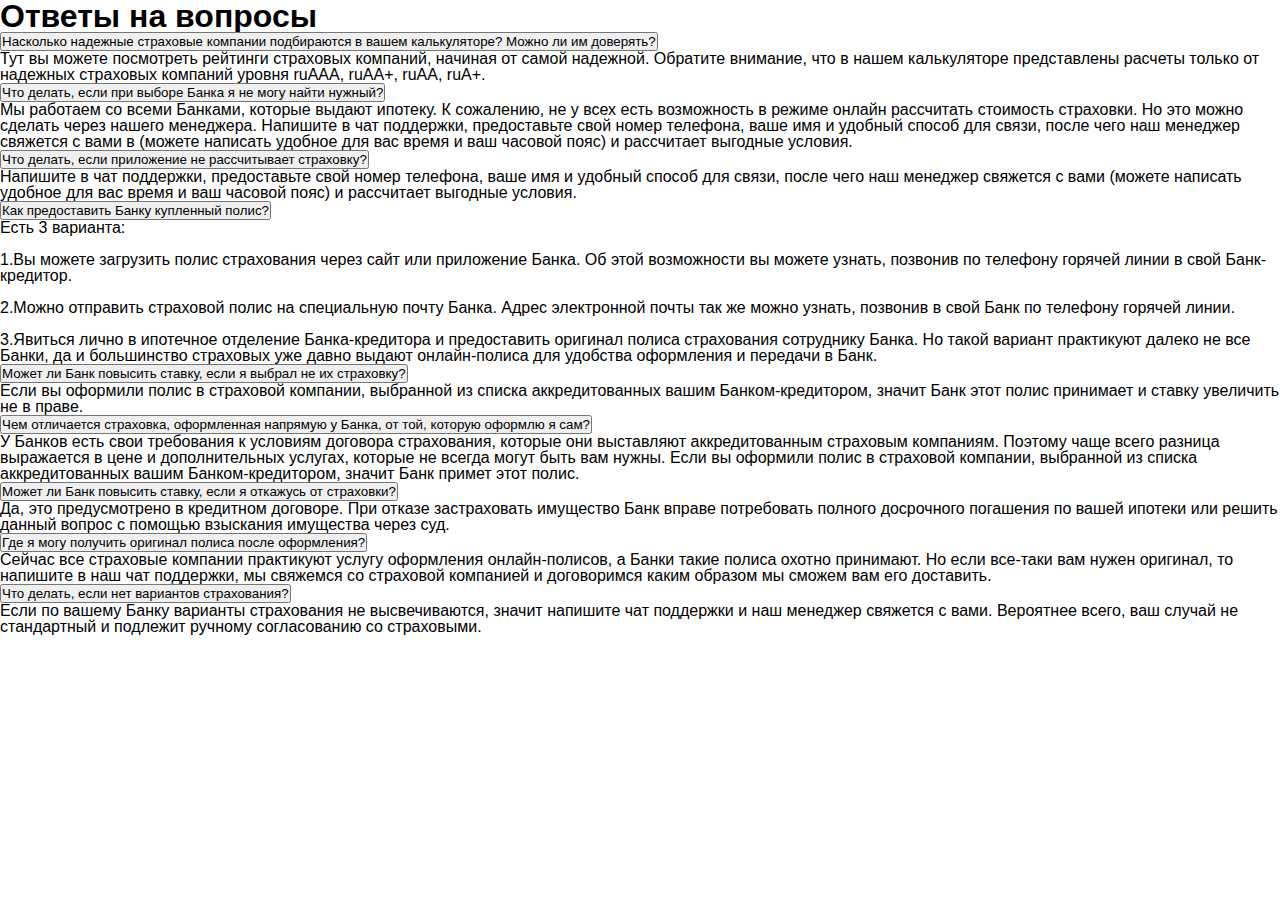
==== questions.html @ 2fc9f3b7 "№" ====
<!DOCTYPE html>
<html lang="en">
  <head>
    <meta charset="UTF-8" />
    <meta http-equiv="X-UA-Compatible" content="IE=edge" />
    <meta name="viewport" content="width=device-width, initial-scale=1.0" />
    <link rel="stylesheet" href="css/general.css" />
    <link rel="stylesheet" href="css/question-style.css" />
    <title>Вопрос-Ответ</title>
  </head>
  <body>
    <section class="section-questions">
      <h1 class="questions-heading">Ответы на вопросы</h1>
      <div class="questions">
        <div class="question">
          <button class="que-btn">
            Насколько надежные страховые компании подбираются в вашем
            калькуляторе? Можно ли им доверять?
          </button>
          <div class="content">
            <p>
              Тут вы можете посмотреть рейтинги страховых компаний, начиная от
              самой надежной. Обратите внимание, что в нашем калькуляторе
              представлены расчеты только от надежных страховых компаний уровня
              ruAAA, ruAA+, ruAA, ruA+.
            </p>
          </div>
        </div>
        <div class="question">
          <button class="que-btn">
            Что делать, если при выборе Банка я не могу найти нужный?
          </button>
          <div class="content">
            <p>
              Мы работаем со всеми Банками, которые выдают ипотеку. К сожалению,
              не у всех есть возможность в режиме онлайн рассчитать стоимость
              страховки. Но это можно сделать через нашего менеджера. Напишите в
              чат поддержки, предоставьте свой номер телефона, ваше имя и
              удобный способ для связи, после чего наш менеджер свяжется с вами
              в (можете написать удобное для вас время и ваш часовой пояс) и
              рассчитает выгодные условия.
            </p>
          </div>
        </div>
        <div class="question">
          <button class="que-btn">
            Что делать, если приложение не рассчитывает страховку?
          </button>
          <div class="content">
            <p>
              Напишите в чат поддержки, предоставьте свой номер телефона, ваше
              имя и удобный способ для связи, после чего наш менеджер свяжется с
              вами (можете написать удобное для вас время и ваш часовой пояс) и
              рассчитает выгодные условия.
            </p>
          </div>
        </div>
        <div class="question">
          <button class="que-btn">
            Как предоставить Банку купленный полис?
          </button>
          <div class="content">
            <p>
              Есть 3 варианта:<br /><br />1.Вы можете загрузить полис
              страхования через сайт или приложение Банка. Об этой возможности
              вы можете узнать, позвонив по телефону горячей линии в свой
              Банк-кредитор. <br /><br />2.Можно отправить страховой полис на
              специальную почту Банка. Адрес электронной почты так же можно
              узнать, позвонив в свой Банк по телефону горячей линии.<br /><br />
              3.Явиться лично в ипотечное отделение Банка-кредитора и
              предоставить оригинал полиса страхования сотруднику Банка. Но
              такой вариант практикуют далеко не все Банки, да и большинство
              страховых уже давно выдают онлайн-полиса для удобства оформления и
              передачи в Банк.
            </p>
          </div>
        </div>
        <div class="question">
          <button class="que-btn">
            Может ли Банк повысить ставку, если я выбрал не их страховку?
          </button>
          <div class="content">
            <p>
              Если вы оформили полис в страховой компании, выбранной из списка
              аккредитованных вашим Банком-кредитором, значит Банк этот полис
              принимает и ставку увеличить не в праве.
            </p>
          </div>
        </div>
        <div class="question">
          <button class="que-btn">
            Чем отличается страховка, оформленная напрямую у Банка, от той,
            которую оформлю я сам?
          </button>
          <div class="content">
            <p>
              У Банков есть свои требования к условиям договора страхования,
              которые они выставляют аккредитованным страховым компаниям.
              Поэтому чаще всего разница выражается в цене и дополнительных
              услугах, которые не всегда могут быть вам нужны. Если вы оформили
              полис в страховой компании, выбранной из списка аккредитованных
              вашим Банком-кредитором, значит Банк примет этот полис.
            </p>
          </div>
        </div>
        <div class="question">
          <button class="que-btn">
            Может ли Банк повысить ставку, если я откажусь от страховки?
          </button>
          <div class="content">
            <p>
              Да, это предусмотрено в кредитном договоре. При отказе
              застраховать имущество Банк вправе потребовать полного досрочного
              погашения по вашей ипотеки или решить данный вопрос с помощью
              взыскания имущества через суд.
            </p>
          </div>
        </div>
        <div class="question">
          <button class="que-btn">
            Где я могу получить оригинал полиса после оформления?
          </button>
          <div class="content">
            <p>
              Сейчас все страховые компании практикуют услугу оформления
              онлайн-полисов, а Банки такие полиса охотно принимают. Но если
              все-таки вам нужен оригинал, то напишите в наш чат поддержки, мы
              свяжемся со страховой компанией и договоримся каким образом мы
              сможем вам его доставить.
            </p>
          </div>
        </div>
        <div class="question">
          <button class="que-btn">
            Что делать, если нет вариантов страхования?
          </button>
          <div class="content">
            <p>
              Если по вашему Банку варианты страхования не высвечиваются, значит
              напишите чат поддержки и наш менеджер свяжется с вами. Вероятнее
              всего, ваш случай не стандартный и подлежит ручному согласованию
              со страховыми.
            </p>
          </div>
        </div>
      </div>
    </section>
  </body>
</html>
---- css/general.css ----
/*
--- 01 TYPOGRAPHY SYSTEM

- Font sizes (px)
10 / 12 / 14 / 16 / 18 / 20 / 24 / 30 / 36 / 44 / 52 / 62 / 74 / 86 / 98

- Font weights:
Default: 400
Medium: 500
Semi-bold: 600
Bold: 700


- Line heights:
Default: 1
Small: 1.05
Medium: 1.2
Paragraph default: 1.6
Large 1.8


- Letter-spacing: 
-0.5px
-0.75px


--- 02 COLORS

- Prymary: #FFFFFF
- Second Prymary: #2E46CD
- Tints: 
#EDEEFF
#E0E2FF
#6379F1
#648BFF
#435CAC
#3462EC
#3551A4
#364ABB
#0040FF
#021F78
#141E55
- Shades:

- Accents:
#E4CF12
- Greys:
#555
#333
#6f6f6f
#888
#767676
- linear gradient:
#FFFFFF33
#0035F233

--- 05 SHADOWS
  box-shadow: 0 2.4rem 4.8rem rgba(0, 0, 0, 0.25);
--- 06 BORDER-RADIUS
nav-buttons: 40px
buttons: 7.04px


--- 07 WHITESPACE
- Spacing system(px)
2 / 4 / 8 / 12 / 16 / 24 / 32 / 48 / 64 / 80 / 96 / 128

*/

html {
  font-size: 62.5%;
  overflow-x: hidden;
  overflow-y: auto;
  scroll-behavior: smooth;
  height: 100%;
  box-sizing: border-box;
}

*,
*::after,
*::before {
  box-sizing: inherit;
  padding: 0;
  margin: 0;
}

body {
  font-family: "Mulish", sans-serif;
  line-height: 1;
  font-weight: 400;
  font-size: 1.6rem;
}
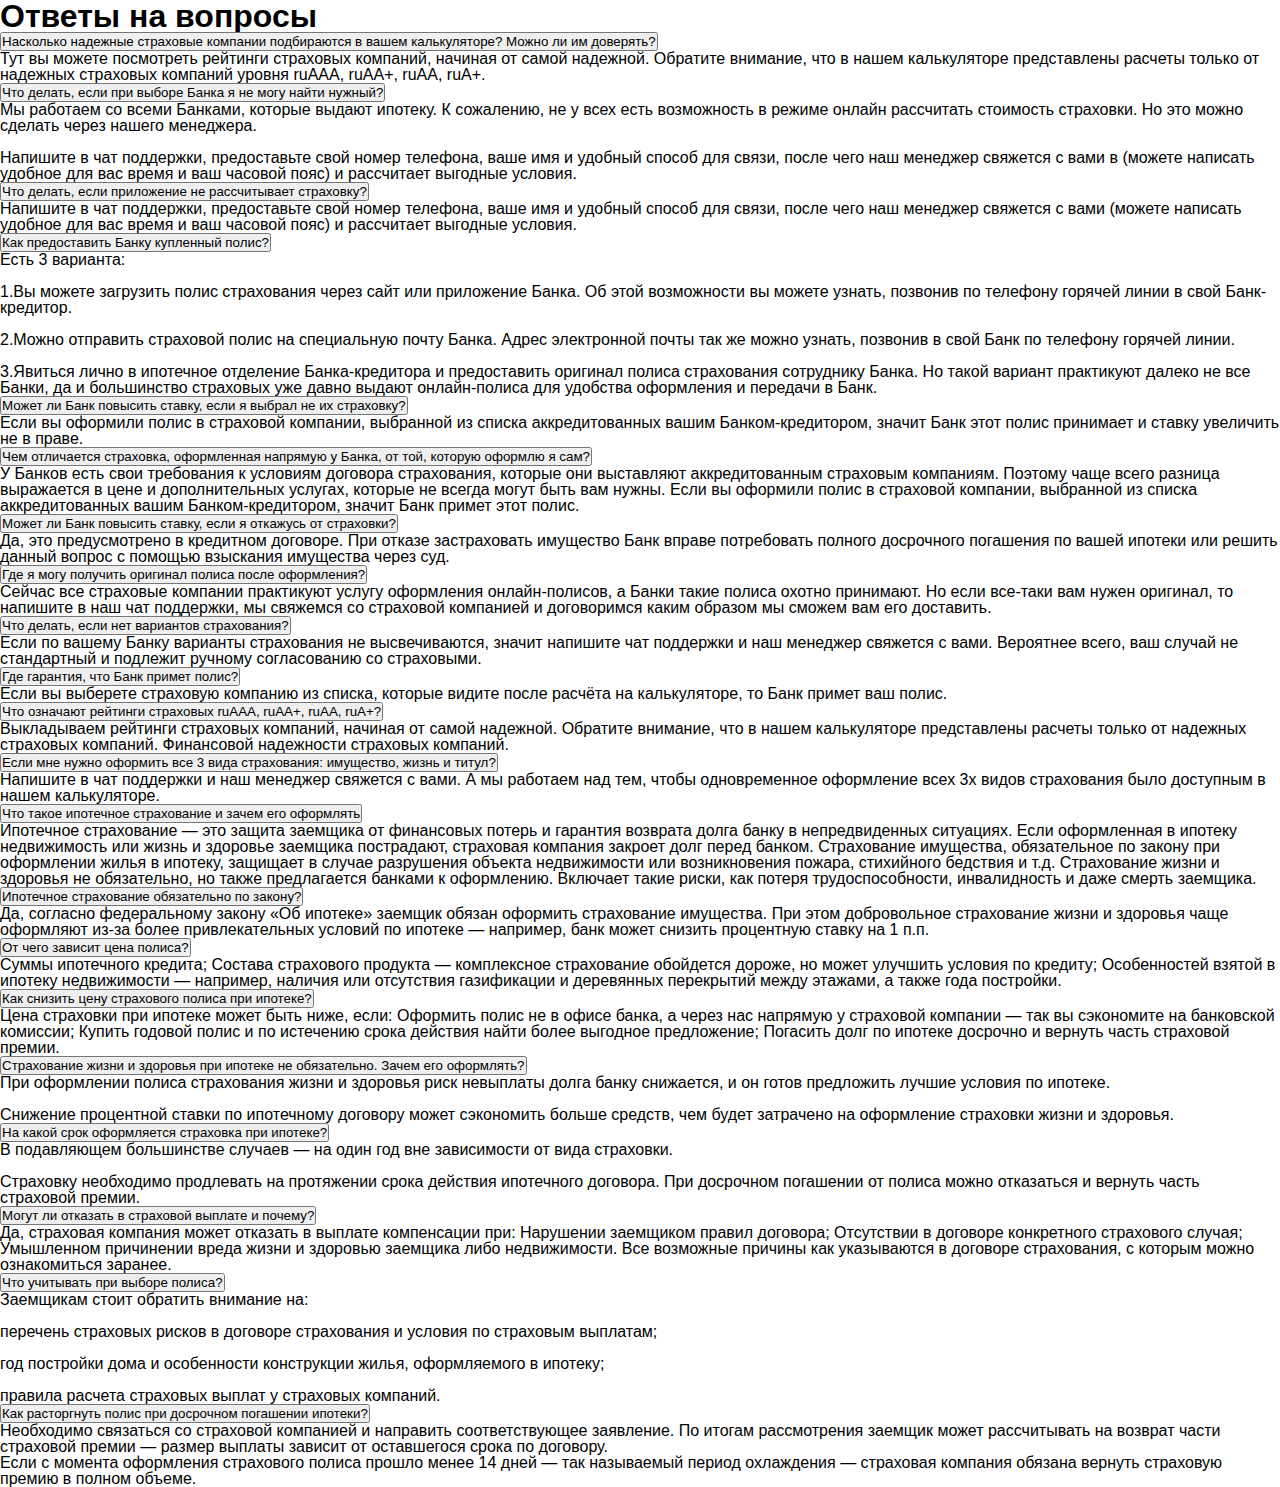
==== commit d42f8fc9: "Added more questions" ====
--- a/questions.html
+++ b/questions.html
@@ -11,7 +11,9 @@
   <body>
     <section class="section-questions">
       <h1 class="questions-heading">Ответы на вопросы</h1>
+
       <div class="questions">
+        <!-- 1 -->
         <div class="question">
           <button class="que-btn">
             Насколько надежные страховые компании подбираются в вашем
@@ -26,6 +28,7 @@
             </p>
           </div>
         </div>
+        <!-- 2 -->
         <div class="question">
           <button class="que-btn">
             Что делать, если при выборе Банка я не могу найти нужный?
@@ -34,14 +37,15 @@
             <p>
               Мы работаем со всеми Банками, которые выдают ипотеку. К сожалению,
               не у всех есть возможность в режиме онлайн рассчитать стоимость
-              страховки. Но это можно сделать через нашего менеджера. Напишите в
-              чат поддержки, предоставьте свой номер телефона, ваше имя и
-              удобный способ для связи, после чего наш менеджер свяжется с вами
-              в (можете написать удобное для вас время и ваш часовой пояс) и
-              рассчитает выгодные условия.
-            </p>
-          </div>
-        </div>
+              страховки. Но это можно сделать через нашего менеджера.<br /><br />
+              Напишите в чат поддержки, предоставьте свой номер телефона, ваше
+              имя и удобный способ для связи, после чего наш менеджер свяжется с
+              вами в (можете написать удобное для вас время и ваш часовой пояс)
+              и рассчитает выгодные условия.
+            </p>
+          </div>
+        </div>
+        <!-- 3 -->
         <div class="question">
           <button class="que-btn">
             Что делать, если приложение не рассчитывает страховку?
@@ -55,6 +59,7 @@
             </p>
           </div>
         </div>
+        <!-- 4 -->
         <div class="question">
           <button class="que-btn">
             Как предоставить Банку купленный полис?
@@ -75,6 +80,7 @@
             </p>
           </div>
         </div>
+        <!-- 5 -->
         <div class="question">
           <button class="que-btn">
             Может ли Банк повысить ставку, если я выбрал не их страховку?
@@ -87,6 +93,7 @@
             </p>
           </div>
         </div>
+        <!-- 6 -->
         <div class="question">
           <button class="que-btn">
             Чем отличается страховка, оформленная напрямую у Банка, от той,
@@ -103,6 +110,7 @@
             </p>
           </div>
         </div>
+        <!-- 7 -->
         <div class="question">
           <button class="que-btn">
             Может ли Банк повысить ставку, если я откажусь от страховки?
@@ -116,6 +124,7 @@
             </p>
           </div>
         </div>
+        <!-- 8 -->
         <div class="question">
           <button class="que-btn">
             Где я могу получить оригинал полиса после оформления?
@@ -130,6 +139,7 @@
             </p>
           </div>
         </div>
+        <!-- 9 -->
         <div class="question">
           <button class="que-btn">
             Что делать, если нет вариантов страхования?
@@ -143,6 +153,187 @@
             </p>
           </div>
         </div>
+        <!-- 10 -->
+        <div class="question">
+          <button class="que-btn">Где гарантия, что Банк примет полис?</button>
+          <div class="content">
+            <p>
+              Если вы выберете страховую компанию из списка, которые видите
+              после расчёта на калькуляторе, то Банк примет ваш полис.
+            </p>
+          </div>
+        </div>
+        <!-- 11 -->
+        <div class="question">
+          <button class="que-btn">
+            Что означают рейтинги страховых ruAAA, ruAA+, ruAA, ruA+?
+          </button>
+          <div class="content">
+            <p>
+              Выкладываем рейтинги страховых компаний, начиная от самой
+              надежной. Обратите внимание, что в нашем калькуляторе представлены
+              расчеты только от надежных страховых компаний. Финансовой
+              надежности страховых компаний.
+            </p>
+          </div>
+        </div>
+        <!-- 12 -->
+        <div class="question">
+          <button class="que-btn">
+            Если мне нужно оформить все 3 вида страхования: имущество, жизнь и
+            титул?
+          </button>
+          <div class="content">
+            <p>
+              Напишите в чат поддержки и наш менеджер свяжется с вами. А мы
+              работаем над тем, чтобы одновременное оформление всех 3х видов
+              страхования было доступным в нашем калькуляторе.
+            </p>
+          </div>
+        </div>
+        <!-- 13 -->
+        <div class="question">
+          <button class="que-btn">
+            Что такое ипотечное страхование и зачем его оформлять
+          </button>
+          <div class="content">
+            <p>
+              Ипотечное страхование — это защита заемщика от финансовых потерь и
+              гарантия возврата долга банку в непредвиденных ситуациях. Если
+              оформленная в ипотеку недвижимость или жизнь и здоровье заемщика
+              пострадают, страховая компания закроет долг перед банком.
+              Страхование имущества, обязательное по закону при оформлении жилья
+              в ипотеку, защищает в случае разрушения объекта недвижимости или
+              возникновения пожара, стихийного бедствия и т.д. Страхование жизни
+              и здоровья не обязательно, но также предлагается банками к
+              оформлению. Включает такие риски, как потеря трудоспособности,
+              инвалидность и даже смерть заемщика.
+            </p>
+          </div>
+        </div>
+        <!-- 14 -->
+        <div class="question">
+          <button class="que-btn">
+            Ипотечное страхование обязательно по закону?
+          </button>
+          <div class="content">
+            <p>
+              Да, согласно федеральному закону «Об ипотеке» заемщик обязан
+              оформить страхование имущества. При этом добровольное страхование
+              жизни и здоровья чаще оформляют из-за более привлекательных
+              условий по ипотеке — например, банк может снизить процентную
+              ставку на 1 п.п.
+            </p>
+          </div>
+        </div>
+        <!-- 15 -->
+        <div class="question">
+          <button class="que-btn">От чего зависит цена полиса?</button>
+          <div class="content">
+            <p>
+              Суммы ипотечного кредита; Состава страхового продукта —
+              комплексное страхование обойдется дороже, но может улучшить
+              условия по кредиту; Особенностей взятой в ипотеку недвижимости —
+              например, наличия или отсутствия газификации и деревянных
+              перекрытий между этажами, а также года постройки.
+            </p>
+          </div>
+        </div>
+        <!-- 16 -->
+        <div class="question">
+          <button class="que-btn">
+            Как снизить цену страхового полиса при ипотеке?
+          </button>
+          <div class="content">
+            <p>
+              Цена страховки при ипотеке может быть ниже, если: Оформить полис
+              не в офисе банка, а через нас напрямую у страховой компании — так
+              вы сэкономите на банковской комиссии; Купить годовой полис и по
+              истечению срока действия найти более выгодное предложение;
+              Погасить долг по ипотеке досрочно и вернуть часть страховой
+              премии.
+            </p>
+          </div>
+        </div>
+        <!-- 17 -->
+        <div class="question">
+          <button class="que-btn">
+            Страхование жизни и здоровья при ипотеке не обязательно. Зачем его
+            оформлять?
+          </button>
+          <div class="content">
+            <p>
+              При оформлении полиса страхования жизни и здоровья риск невыплаты
+              долга банку снижается, и он готов предложить лучшие условия по
+              ипотеке.<br /><br />
+              Снижение процентной ставки по ипотечному договору может сэкономить
+              больше средств, чем будет затрачено на оформление страховки жизни
+              и здоровья.
+            </p>
+          </div>
+        </div>
+        <!-- 18 -->
+        <div class="question">
+          <button class="que-btn">
+            На какой срок оформляется страховка при ипотеке?
+          </button>
+          <div class="content">
+            <p>
+              В подавляющем большинстве случаев — на один год вне зависимости от
+              вида страховки.<br /><br />
+              Страховку необходимо продлевать на протяжении срока действия
+              ипотечного договора. При досрочном погашении от полиса можно
+              отказаться и вернуть часть страховой премии.
+            </p>
+          </div>
+        </div>
+        <!-- 19 -->
+        <div class="question">
+          <button class="que-btn">
+            Могут ли отказать в страховой выплате и почему?
+          </button>
+          <div class="content">
+            <p>
+              Да, страховая компания может отказать в выплате компенсации при:
+              Нарушении заемщиком правил договора; Отсутствии в договоре
+              конкретного страхового случая; Умышленном причинении вреда жизни и
+              здоровью заемщика либо недвижимости. Все возможные причины как
+              указываются в договоре страхования, с которым можно ознакомиться
+              заранее.
+            </p>
+          </div>
+        </div>
+        <!-- 20 -->
+        <div class="question">
+          <button class="que-btn">Что учитывать при выборе полиса?</button>
+          <div class="content">
+            <p>
+              Заемщикам стоит обратить внимание на:<br /><br />
+              перечень страховых рисков в договоре страхования и условия по
+              страховым выплатам;<br /><br />
+              год постройки дома и особенности конструкции жилья, оформляемого в
+              ипотеку;<br /><br />
+              правила расчета страховых выплат у страховых компаний.
+            </p>
+          </div>
+        </div>
+        <!-- 21 -->
+        <div class="question">
+          <button class="que-btn">
+            Как расторгнуть полис при досрочном погашении ипотеки?
+          </button>
+          <div class="content">
+            <p>
+              Необходимо связаться со страховой компанией и направить
+              соответствующее заявление. По итогам рассмотрения заемщик может
+              рассчитывать на возврат части страховой премии — размер выплаты
+              зависит от оставшегося срока по договору.<br />
+              Если с момента оформления страхового полиса прошло менее 14 дней —
+              так называемый период охлаждения — страховая компания обязана
+              вернуть страховую премию в полном объеме.
+            </p>
+          </div>
+        </div>
       </div>
     </section>
   </body>
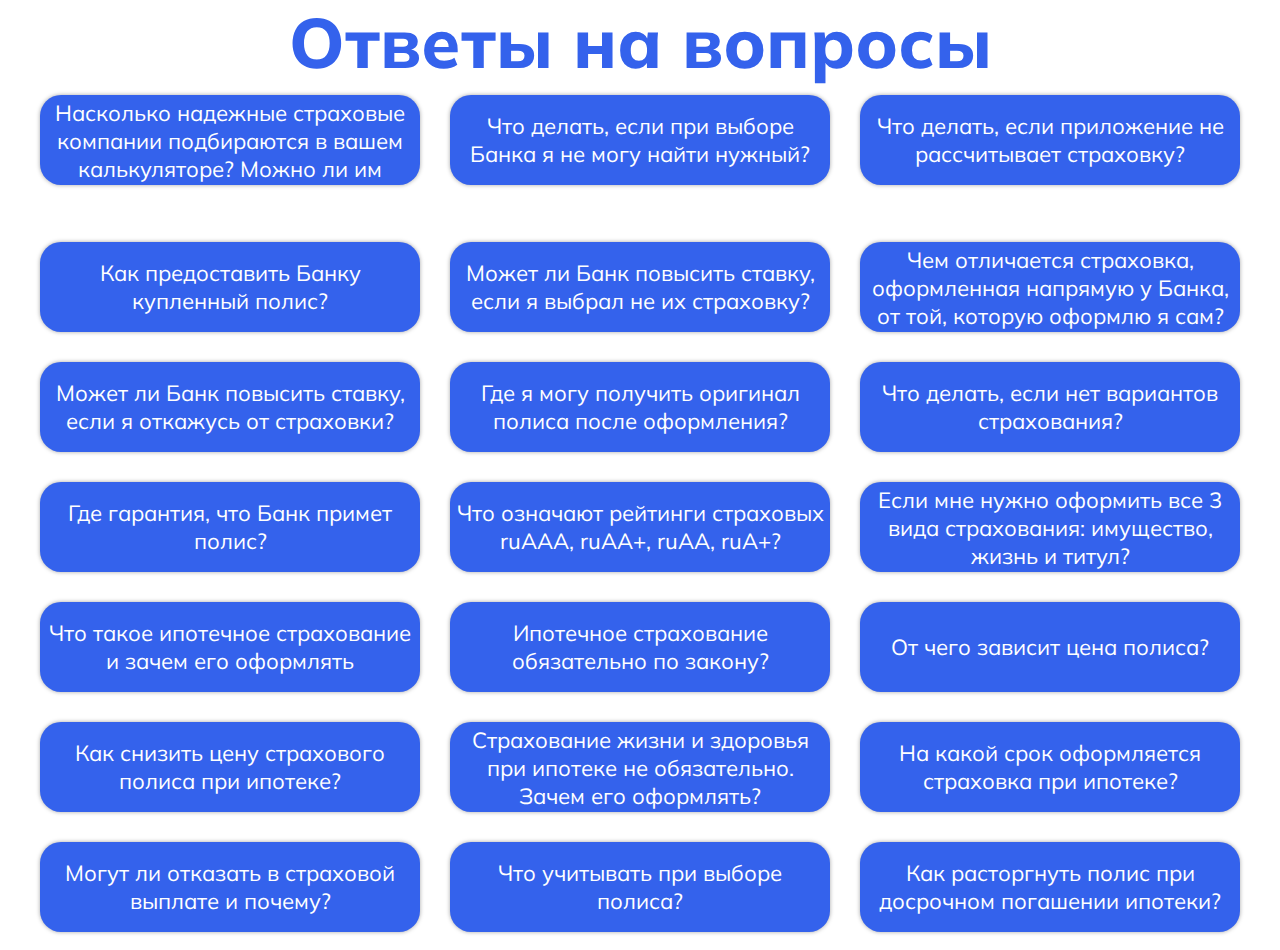
==== commit bc10ce71: "#" ====
--- a/questions.html
+++ b/questions.html
@@ -4,6 +4,9 @@
     <meta charset="UTF-8" />
     <meta http-equiv="X-UA-Compatible" content="IE=edge" />
     <meta name="viewport" content="width=device-width, initial-scale=1.0" />
+    <style>
+      @import url("https://fonts.googleapis.com/css2?family=Mulish:wght@400;500;600;800&display=swap");
+    </style>
     <link rel="stylesheet" href="css/general.css" />
     <link rel="stylesheet" href="css/question-style.css" />
     <title>Вопрос-Ответ</title>
--- a/css/question-style.css
+++ b/css/question-style.css
@@ -0,0 +1,149 @@
+.section-questions {
+  height: 92rem;
+  font-family: "Mulish", sans-serif;
+  line-height: 2.5rem;
+  /* height: 100rem;
+  font-family: "Mulish", sans-serif;
+  line-height: 2.5rem; */
+}
+
+.questions-heading {
+  text-align: center;
+  font-size: 7rem;
+  font-weight: 800;
+  color: #3462ec;
+  margin: 3rem 0 4rem 0;
+  /* text-align: center;
+  font-size: 7.3rem;
+  font-weight: 800;
+  color: #3462ec;
+  margin-top: 4rem; */
+}
+
+.questions {
+  /* font-size: 1.6rem; */
+  display: grid;
+  grid-template-columns: repeat(3, 1fr);
+  grid-template-rows: repeat(7, auto);
+  grid-auto-rows: minmax(0, 1fr);
+  justify-content: center;
+  gap: 3rem;
+  margin: 4rem 4rem 0 4rem;
+  /* font-size: 2.2rem;
+  display: grid;
+  grid-template-columns: repeat(3, 1fr);
+  grid-template-rows: repeat(7, auto);
+  grid-auto-rows: minmax(0, 1fr);
+  justify-content: center;
+  gap: 4rem;
+  margin: 5rem 5rem 0 5rem; */
+}
+
+.que-btn {
+  font-family: "Mulish", sans-serif;
+  font-weight: 400;
+  font-size: 2.2rem;
+  min-height: 9rem;
+  max-height: 9rem;
+  padding: 0.4rem;
+  width: 100%;
+  background-color: #3462ec;
+  color: #ffffff;
+  cursor: pointer;
+  box-shadow: 0px 0rem 0.4rem 0rem rgba(0, 0, 0, 0.35);
+  border: none;
+  border-radius: 2.1rem;
+  transition: all 0.2s;
+  /* font-family: "Mulish", sans-serif;
+  line-height: 2.5rem;
+  font-weight: 400;
+  font-size: 2.2rem;
+  min-height: 9rem;
+  max-height: 9rem;
+  padding: 0.4rem;
+  width: 100%;
+  background-color: #3462ec;
+  color: #ffffff;
+  cursor: pointer;
+  box-shadow: 0px 0rem 0.4rem 0rem rgba(0, 0, 0, 0.25);
+  border: none;
+  border-radius: 2.1rem;
+  transition: all 0.2s; */
+}
+
+.que-btn:hover {
+  background-color: #0040ff;
+}
+
+.que-btn:focus,
+.que-btn:link,
+.que-btn:active {
+  background-color: #0040ff;
+}
+
+.content {
+  display: none;
+  background-color: #648bff;
+  color: #ffffff;
+  padding: 2.8rem;
+  line-height: 2.5rem;
+  margin-top: -1.6rem;
+  font-size: 2rem;
+  box-shadow: 0px 0rem 0.4rem 0rem rgba(0, 0, 0, 0.25);
+  border-bottom-left-radius: 2.1rem;
+  border-bottom-right-radius: 2.1rem;
+  animation: slideDown 0.1s ease;
+  /* display: none;
+  background-color: #648bff;
+  color: #ffffff;
+  padding: 2.8rem;
+  line-height: 2.5rem;
+  margin-top: -1.6rem;
+  font-size: 2rem;
+  border-bottom-left-radius: 2.1rem;
+  border-bottom-right-radius: 2.1rem;
+  animation: slideDown 0.1s ease; */
+}
+
+.que-btn:focus + .content {
+  display: block;
+}
+
+@keyframes slideDown {
+  from {
+    opacity: 0;
+    transform: translateY(-0.1rem);
+  }
+  to {
+    opacity: 0;
+    transform: translateY(0);
+  }
+}
+
+.moreQuestions {
+  display: inline-block;
+  background-color: #3462ec;
+  grid-row: 4 / 4;
+  grid-column: -3 / -2;
+  padding: 2rem 2rem;
+  border-radius: 2.1rem;
+  text-align: center;
+  transition: all 0.5s;
+  cursor: pointer;
+  color: #fff;
+  box-shadow: 0px 0rem 0.4rem 0rem rgba(0, 0, 0, 0.25);
+}
+
+.moreQuestions:hover {
+  background-color: #0040ff;
+  padding: 2.4rem 2.4rem;
+  margin: 1rem -2rem 1rem -2rem;
+}
+
+.morequestions:link,
+.morequestions:active,
+.morequestions:focus {
+  background-color: #0040ff;
+  padding: 2.4rem 2.4rem;
+  margin: 1rem -2rem 1rem -2rem;
+}
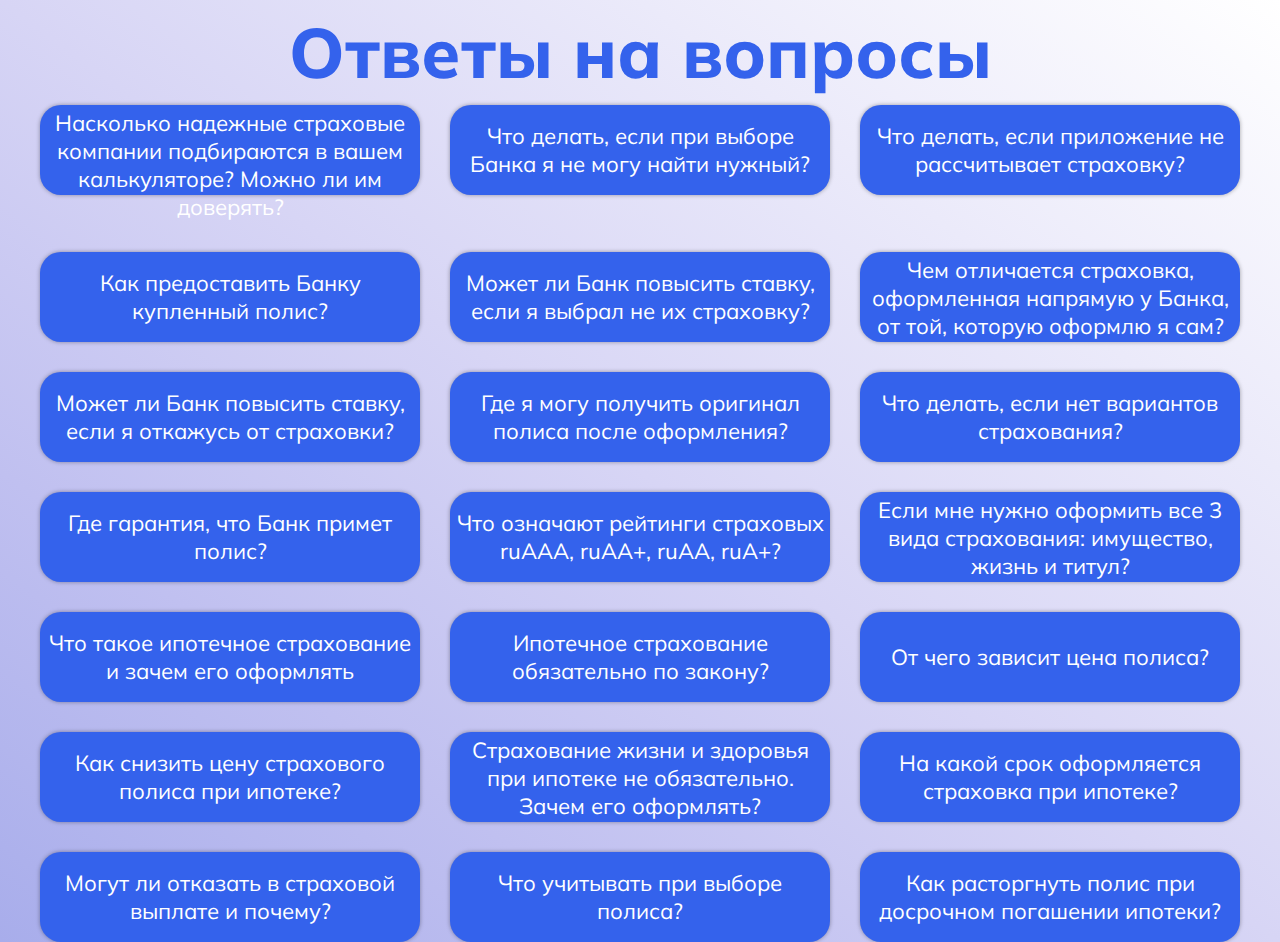
==== commit 3a4b9e4f: "#" ====
--- a/questions.html
+++ b/questions.html
@@ -9,6 +9,7 @@
     </style>
     <link rel="stylesheet" href="css/general.css" />
     <link rel="stylesheet" href="css/question-style.css" />
+    <link rel="stylesheet" href="css/question-queries.css" />
     <title>Вопрос-Ответ</title>
   </head>
   <body>
--- a/css/general.css
+++ b/css/general.css
@@ -33,11 +33,12 @@
 #E0E2FF
 #6379F1
 #648BFF
+#3462EC
 #435CAC
-#3462EC
 #3551A4
 #364ABB
 #0040FF
+#333A9A
 #021F78
 #141E55
 - Shades:
@@ -73,6 +74,7 @@
   overflow-y: auto;
   scroll-behavior: smooth;
   height: 100%;
+  /* max-width: 100%; */
   box-sizing: border-box;
 }
 
@@ -89,4 +91,8 @@
   line-height: 1;
   font-weight: 400;
   font-size: 1.6rem;
+  max-width: 100%;
+  width: 100%;
+
+  overflow-x: hidden;
 }
--- a/css/question-style.css
+++ b/css/question-style.css
@@ -1,10 +1,15 @@
 .section-questions {
-  height: 92rem;
+  /* height: 92rem; */
   font-family: "Mulish", sans-serif;
   line-height: 2.5rem;
-  /* height: 100rem;
-  font-family: "Mulish", sans-serif;
-  line-height: 2.5rem; */
+  background-image: linear-gradient(
+    to left bottom,
+    #ffffff,
+    #ebeafa,
+    #d7d5f5,
+    #c0c0f0,
+    #a8adeb
+  );
 }
 
 .questions-heading {
@@ -12,16 +17,11 @@
   font-size: 7rem;
   font-weight: 800;
   color: #3462ec;
-  margin: 3rem 0 4rem 0;
-  /* text-align: center;
-  font-size: 7.3rem;
-  font-weight: 800;
-  color: #3462ec;
-  margin-top: 4rem; */
+  margin: 0rem 0 4rem 0;
+  padding-top: 4rem;
 }
 
 .questions {
-  /* font-size: 1.6rem; */
   display: grid;
   grid-template-columns: repeat(3, 1fr);
   grid-template-rows: repeat(7, auto);
@@ -29,14 +29,6 @@
   justify-content: center;
   gap: 3rem;
   margin: 4rem 4rem 0 4rem;
-  /* font-size: 2.2rem;
-  display: grid;
-  grid-template-columns: repeat(3, 1fr);
-  grid-template-rows: repeat(7, auto);
-  grid-auto-rows: minmax(0, 1fr);
-  justify-content: center;
-  gap: 4rem;
-  margin: 5rem 5rem 0 5rem; */
 }
 
 .que-btn {
@@ -50,25 +42,10 @@
   background-color: #3462ec;
   color: #ffffff;
   cursor: pointer;
-  box-shadow: 0px 0rem 0.4rem 0rem rgba(0, 0, 0, 0.35);
+  box-shadow: 0 0 0.4rem 0 rgba(0, 0, 0, 0.35);
   border: none;
   border-radius: 2.1rem;
   transition: all 0.2s;
-  /* font-family: "Mulish", sans-serif;
-  line-height: 2.5rem;
-  font-weight: 400;
-  font-size: 2.2rem;
-  min-height: 9rem;
-  max-height: 9rem;
-  padding: 0.4rem;
-  width: 100%;
-  background-color: #3462ec;
-  color: #ffffff;
-  cursor: pointer;
-  box-shadow: 0px 0rem 0.4rem 0rem rgba(0, 0, 0, 0.25);
-  border: none;
-  border-radius: 2.1rem;
-  transition: all 0.2s; */
 }
 
 .que-btn:hover {
@@ -89,20 +66,10 @@
   line-height: 2.5rem;
   margin-top: -1.6rem;
   font-size: 2rem;
-  box-shadow: 0px 0rem 0.4rem 0rem rgba(0, 0, 0, 0.25);
+  box-shadow: 0 0 0.4rem 0 rgba(0, 0, 0, 0.35);
   border-bottom-left-radius: 2.1rem;
   border-bottom-right-radius: 2.1rem;
   animation: slideDown 0.1s ease;
-  /* display: none;
-  background-color: #648bff;
-  color: #ffffff;
-  padding: 2.8rem;
-  line-height: 2.5rem;
-  margin-top: -1.6rem;
-  font-size: 2rem;
-  border-bottom-left-radius: 2.1rem;
-  border-bottom-right-radius: 2.1rem;
-  animation: slideDown 0.1s ease; */
 }
 
 .que-btn:focus + .content {
@@ -134,7 +101,7 @@
   box-shadow: 0px 0rem 0.4rem 0rem rgba(0, 0, 0, 0.25);
 }
 
-.moreQuestions:hover {
+/* .moreQuestions:hover {
   background-color: #0040ff;
   padding: 2.4rem 2.4rem;
   margin: 1rem -2rem 1rem -2rem;
@@ -146,4 +113,4 @@
   background-color: #0040ff;
   padding: 2.4rem 2.4rem;
   margin: 1rem -2rem 1rem -2rem;
-}
+} */
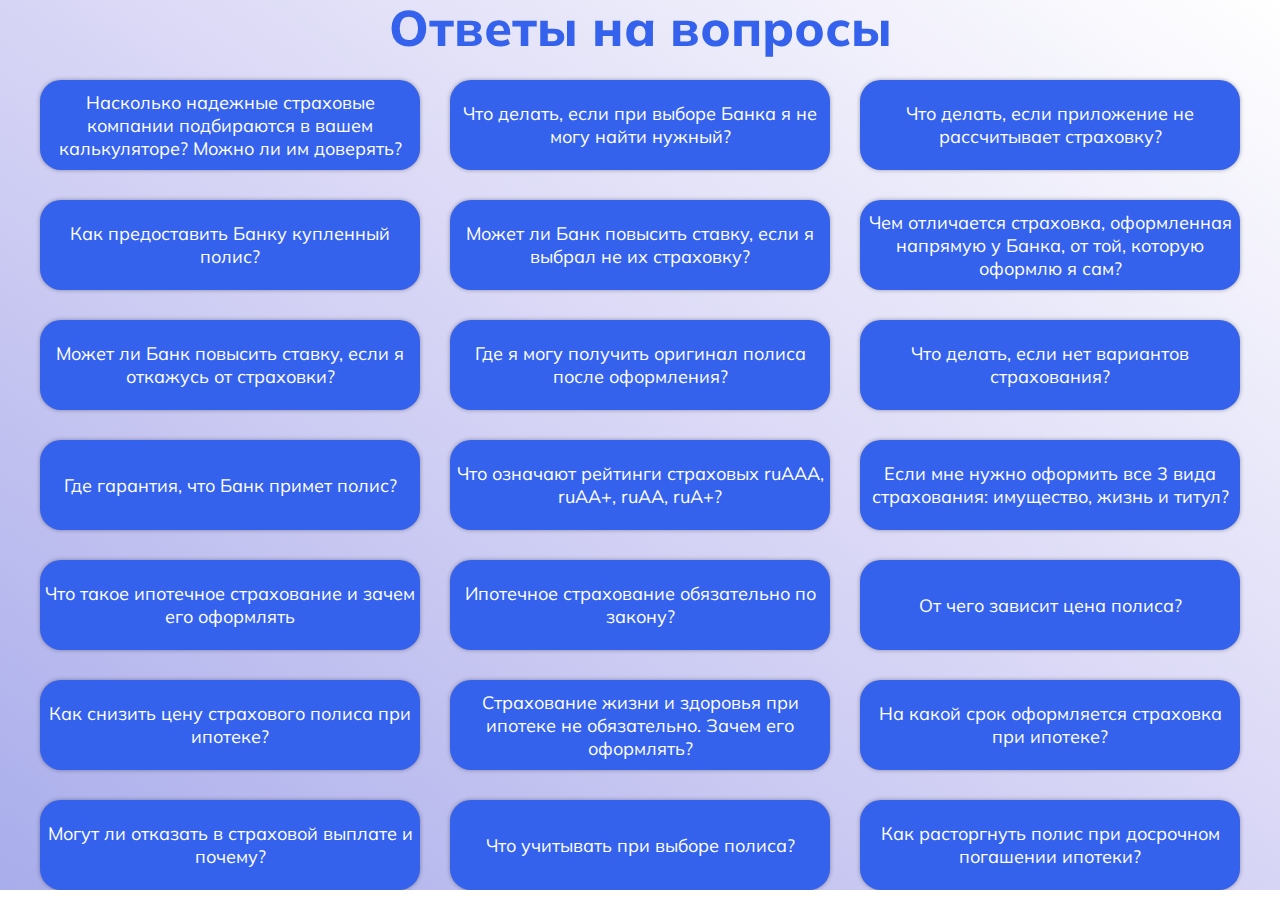
==== commit f19575b7: "#" ====
--- a/questions.html
+++ b/questions.html
@@ -322,7 +322,7 @@
           </div>
         </div>
         <!-- 21 -->
-        <div class="question">
+        <div class="question last-question">
           <button class="que-btn">
             Как расторгнуть полис при досрочном погашении ипотеки?
           </button>
--- a/css/question-style.css
+++ b/css/question-style.css
@@ -14,11 +14,11 @@
 
 .questions-heading {
   text-align: center;
-  font-size: 7rem;
+  font-size: 5rem;
   font-weight: 800;
   color: #3462ec;
   margin: 0rem 0 4rem 0;
-  padding-top: 4rem;
+  padding-top: 0.5rem;
 }
 
 .questions {
@@ -86,31 +86,3 @@
     transform: translateY(0);
   }
 }
-
-.moreQuestions {
-  display: inline-block;
-  background-color: #3462ec;
-  grid-row: 4 / 4;
-  grid-column: -3 / -2;
-  padding: 2rem 2rem;
-  border-radius: 2.1rem;
-  text-align: center;
-  transition: all 0.5s;
-  cursor: pointer;
-  color: #fff;
-  box-shadow: 0px 0rem 0.4rem 0rem rgba(0, 0, 0, 0.25);
-}
-
-/* .moreQuestions:hover {
-  background-color: #0040ff;
-  padding: 2.4rem 2.4rem;
-  margin: 1rem -2rem 1rem -2rem;
-}
-
-.morequestions:link,
-.morequestions:active,
-.morequestions:focus {
-  background-color: #0040ff;
-  padding: 2.4rem 2.4rem;
-  margin: 1rem -2rem 1rem -2rem;
-} */
--- a/css/question-queries.css
+++ b/css/question-queries.css
@@ -0,0 +1,127 @@
+/***************************************/
+/* 1900px */
+/**************************************/
+
+@media (max-width: 118.75em) {
+}
+/***************************************/
+/* 1800px */
+/**************************************/
+
+@media (max-width: 112.5em) {
+}
+
+/***************************************/
+/* 1440px */
+/**************************************/
+
+@media (max-width: 90em) {
+  .questions-heading {
+    padding-top: 1.5rem;
+  }
+
+  .que-btn {
+    font-size: 2rem;
+  }
+}
+
+/***************************************/
+/* 1310px */
+/**************************************/
+
+@media (max-width: 81.875em) {
+  .que-btn {
+    font-size: 1.8rem;
+  }
+
+  .content {
+    font-size: 1.8rem;
+  }
+}
+
+/***************************************/
+/* 1190px */
+/**************************************/
+
+@media (max-width: 74.375em) {
+  .que-btn {
+    font-size: 1.6rem;
+  }
+
+  .content {
+    font-size: 1.6rem;
+  }
+
+  .questions {
+    padding-bottom: 1rem;
+  }
+}
+
+/***************************************/
+/* 944px */
+/**************************************/
+
+@media (max-width: 59em) {
+  .questions {
+    gap: 2rem;
+  }
+
+  .que-btn {
+    /* min-height: 9rem;
+    max-height: 9rem; */
+    padding: 0;
+  }
+}
+
+/***************************************/
+/* 900px */
+/**************************************/
+
+@media (max-width: 56.25em) {
+  .que-btn {
+    font-size: 1.4rem;
+  }
+
+  .content {
+    font-size: 1.4rem;
+  }
+}
+
+/***************************************/
+/* 740px */
+/**************************************/
+
+@media (max-width: 46.25em) {
+  .questions {
+    grid-template-columns: repeat(2, 1fr);
+    grid-template-rows: repeat(11, auto);
+    grid-auto-rows: minmax(0, 1fr);
+    padding-bottom: 1.5rem;
+  }
+
+  /* .last-question {
+    grid-column: -3 / -1;
+    width: 50%;
+    margin-left: 16.5rem;
+  } */
+}
+
+/***************************************/
+/* Iphone 14 Pro Max 430px  */
+/**************************************/
+@media (max-width: 26.875em) {
+  .questions-heading {
+    font-size: 4rem;
+  }
+
+  .questions {
+    grid-template-columns: repeat(1, 1fr);
+    grid-template-rows: repeat(21, auto);
+    grid-auto-rows: minmax(0, 1fr);
+  }
+
+  .content {
+    line-height: 2.2rem;
+    padding: 2rem;
+  }
+}
